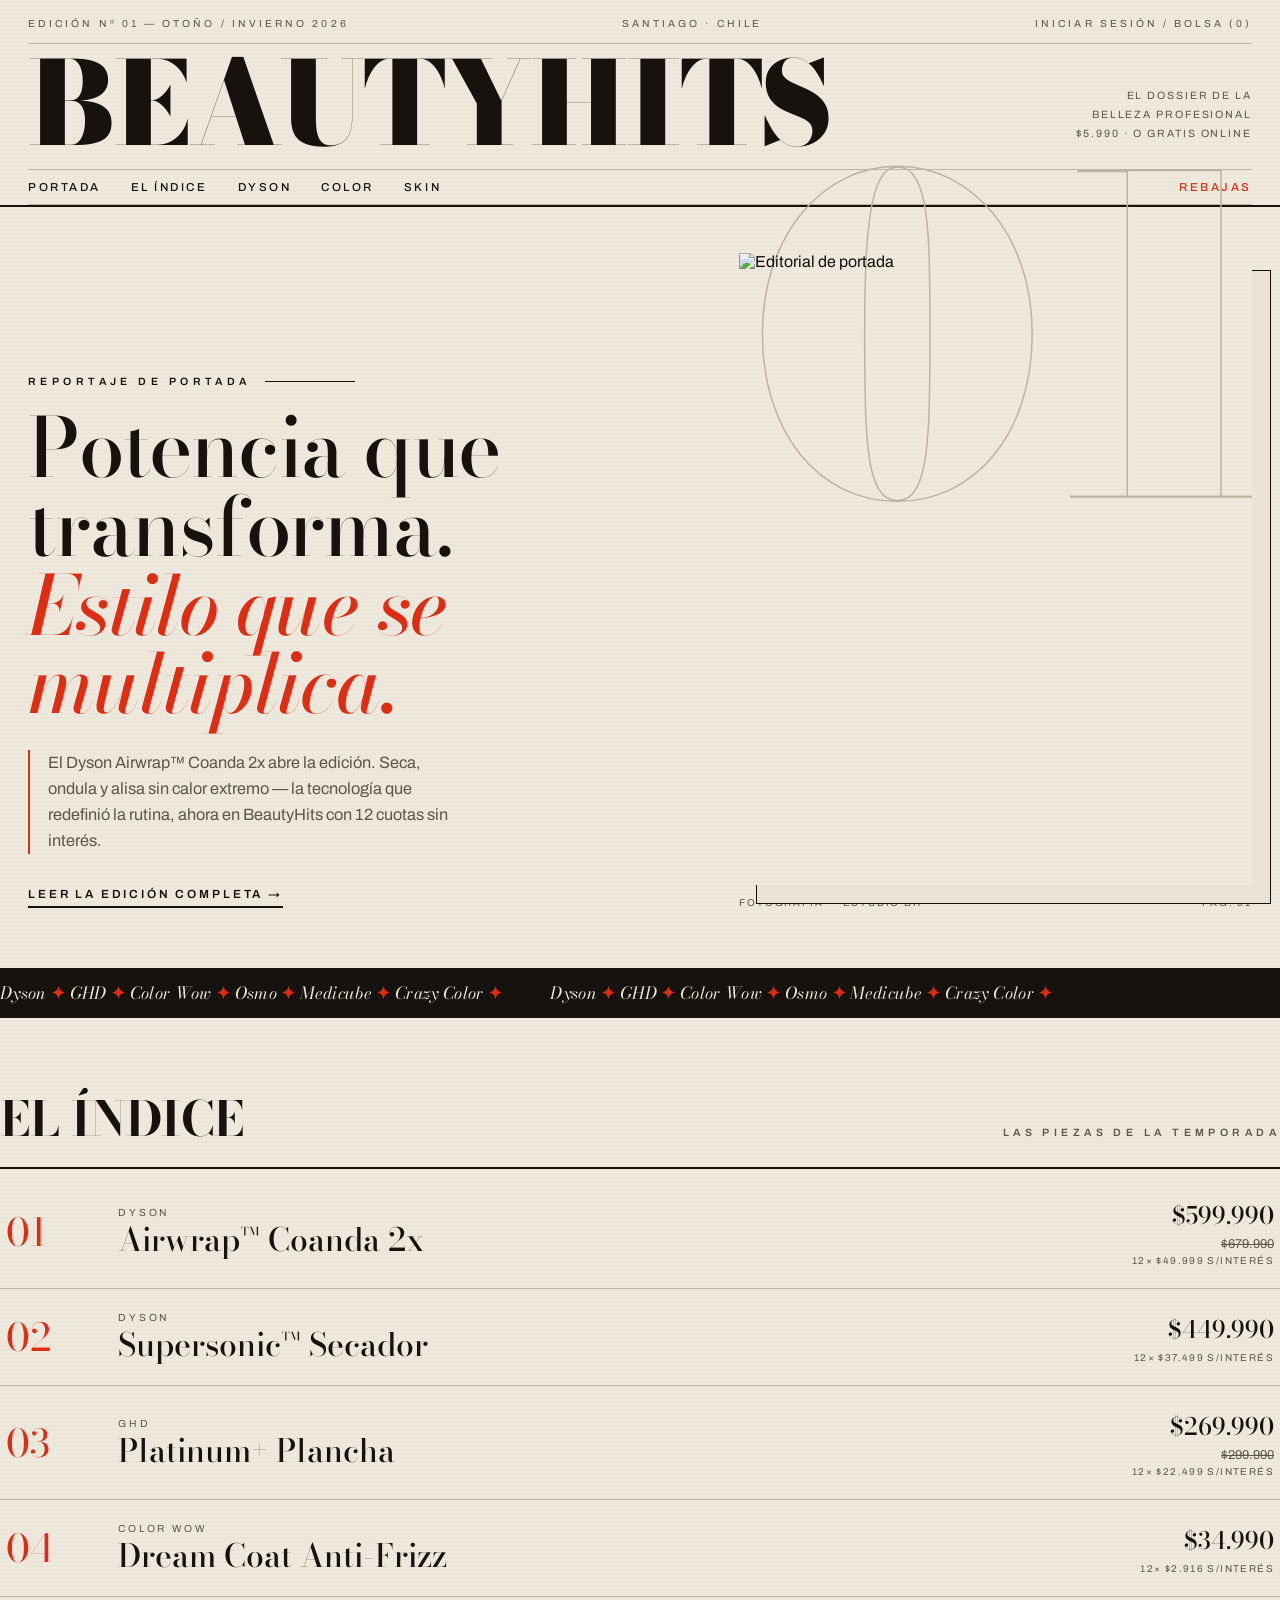
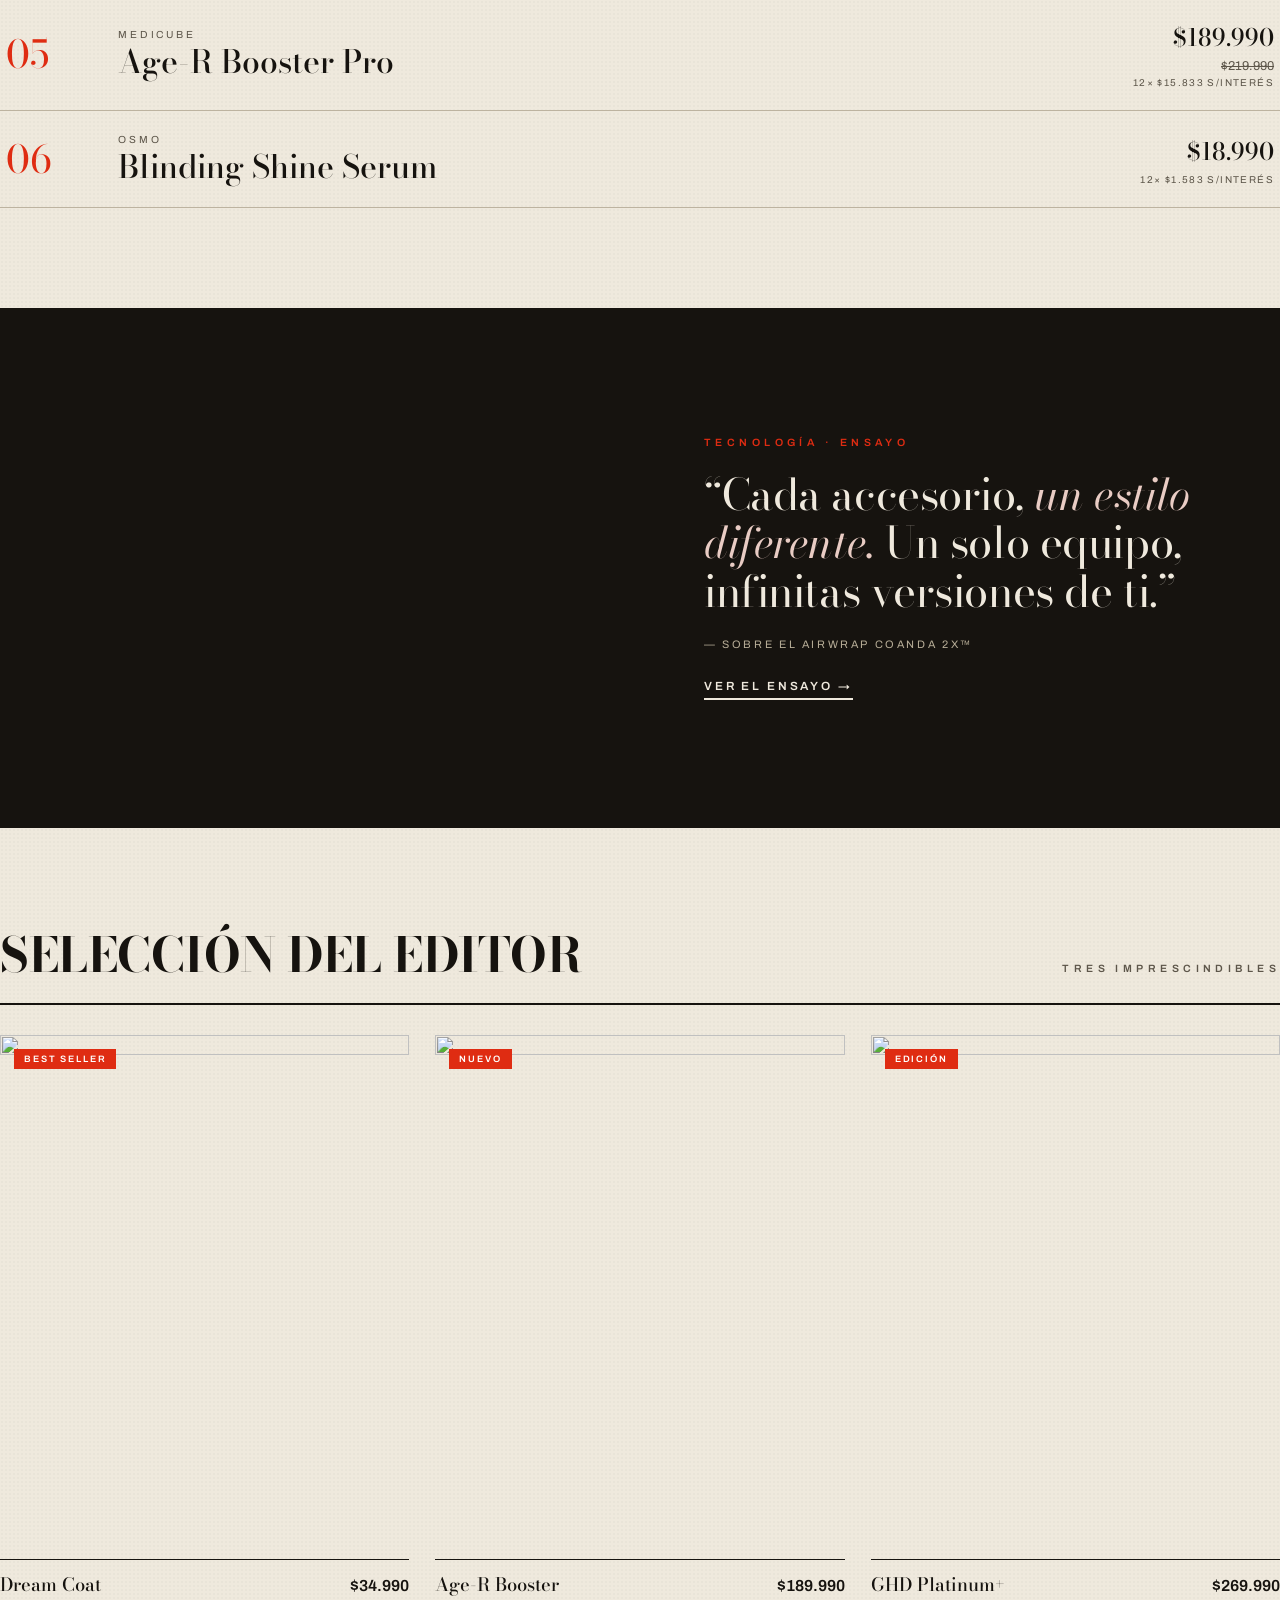
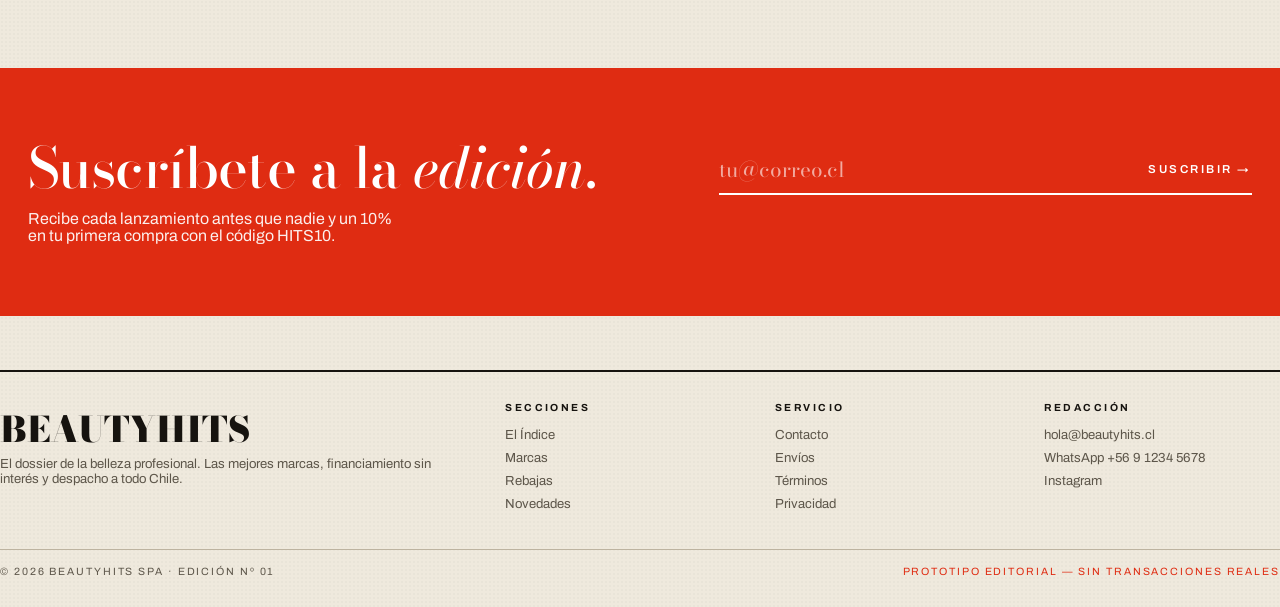
==== variants/b.html @ b8617283 "Add variant switcher + 2 bold new homepage directions (Editorial, Noir Chrome) - index.html is now a" ====
<!DOCTYPE html>
<!-- PROTOTYPE — BeautyHits · Variant B "Editorial" (throwaway). Fashion-magazine direction. -->
<html lang="es">
<head>
<meta charset="UTF-8" />
<meta name="viewport" content="width=device-width, initial-scale=1.0" />
<title>BeautyHits — Edición 01</title>
<link rel="preconnect" href="https://fonts.googleapis.com" />
<link rel="preconnect" href="https://fonts.gstatic.com" crossorigin />
<link href="https://fonts.googleapis.com/css2?family=Bodoni+Moda:ital,opsz,wght@0,6..96,400;0,6..96,500;0,6..96,700;0,6..96,900;1,6..96,400;1,6..96,500&family=Archivo:wght@300;400;500;600&display=swap" rel="stylesheet" />
<style>
:root{
  --paper:#efe9dd; --paper-2:#e6dfd0; --ink:#16130f; --ink-2:#5d564a;
  --red:#df2c12; --rule:#bdb3a0; --maxw:1340px;
}
*{margin:0;padding:0;box-sizing:border-box}
html{scroll-behavior:smooth}
body{background:var(--paper);color:var(--ink);font-family:'Archivo',sans-serif;-webkit-font-smoothing:antialiased;
  background-image:radial-gradient(rgba(0,0,0,.025) 1px,transparent 1px);background-size:4px 4px;overflow-x:hidden}
.serif{font-family:'Bodoni Moda',serif}
a{color:inherit;text-decoration:none}
img{display:block;max-width:100%}
.wrap{max-width:var(--maxw);margin:0 auto;padding:0 28px}
.kicker{font-size:.66rem;letter-spacing:.42em;text-transform:uppercase;font-weight:600}

/* Masthead */
.masthead{border-bottom:2px solid var(--ink);padding-top:18px}
.masthead__top{display:flex;justify-content:space-between;align-items:center;font-size:.64rem;letter-spacing:.3em;
  text-transform:uppercase;color:var(--ink-2);padding-bottom:14px;border-bottom:1px solid var(--rule)}
.masthead__top a:hover{color:var(--red)}
.masthead__title{display:flex;align-items:flex-end;justify-content:space-between;padding:10px 0 16px;gap:20px}
.masthead__title h1{font-family:'Bodoni Moda',serif;font-weight:900;font-size:clamp(2.4rem,9vw,7.4rem);line-height:.86;
  letter-spacing:-.02em;text-transform:uppercase}
.masthead__meta{text-align:right;font-size:.66rem;letter-spacing:.18em;text-transform:uppercase;color:var(--ink-2);
  padding-bottom:10px;line-height:1.8;white-space:nowrap}
.masthead__nav{display:flex;gap:30px;border-top:1px solid var(--rule);border-bottom:1px solid var(--rule);
  padding:11px 0;font-size:.72rem;letter-spacing:.22em;text-transform:uppercase;font-weight:500}
.masthead__nav a{position:relative}
.masthead__nav a:hover{color:var(--red)}
.masthead__nav .sep{margin-left:auto;color:var(--red)}

/* Hero — asymmetric editorial */
.hero{position:relative;padding:46px 0 30px}
.hero__grid{display:grid;grid-template-columns:1.15fr .85fr;gap:18px;align-items:end}
.hero__ghostnum{position:absolute;top:-20px;right:-10px;font-family:'Bodoni Moda',serif;font-weight:900;
  font-size:clamp(10rem,34vw,30rem);line-height:.7;color:transparent;-webkit-text-stroke:1.5px var(--rule);
  z-index:0;pointer-events:none;user-select:none}
.hero__left{position:relative;z-index:2}
.hero__eyebrow{display:flex;align-items:center;gap:14px;margin-bottom:22px}
.hero__eyebrow::after{content:"";height:1px;width:90px;background:var(--ink)}
.hero h2{font-family:'Bodoni Moda',serif;font-weight:500;font-size:clamp(2.6rem,6.4vw,5.6rem);line-height:.96;
  letter-spacing:-.015em;margin-bottom:6px}
.hero h2 em{font-style:italic;color:var(--red)}
.hero__lead{max-width:430px;margin:26px 0 30px;color:var(--ink-2);font-size:1.02rem;line-height:1.6;
  border-left:2px solid var(--red);padding-left:18px}
.hero__cta{display:inline-flex;align-items:center;gap:14px;font-size:.74rem;letter-spacing:.24em;text-transform:uppercase;
  font-weight:600;border-bottom:2px solid var(--ink);padding-bottom:6px;transition:.25s}
.hero__cta:hover{color:var(--red);border-color:var(--red);gap:22px}
.hero__right{position:relative;z-index:2}
.hero__img{aspect-ratio:3/3.7;object-fit:cover;width:100%;filter:contrast(1.04) saturate(.92);
  box-shadow:18px 18px 0 var(--paper-2),18px 18px 0 1px var(--ink)}
.hero__caption{margin-top:12px;font-size:.62rem;letter-spacing:.18em;text-transform:uppercase;color:var(--ink-2);
  display:flex;justify-content:space-between}

/* Marquee strip */
.strip{border-top:1px solid var(--ink);border-bottom:1px solid var(--ink);margin-top:30px;overflow:hidden;
  background:var(--ink);color:var(--paper)}
.strip__track{display:flex;gap:48px;width:max-content;animation:roll 28s linear infinite;padding:11px 0}
.strip__track span{font-family:'Bodoni Moda',serif;font-style:italic;font-size:1.05rem;white-space:nowrap;letter-spacing:.02em}
.strip__track b{color:var(--red);font-style:normal;font-weight:900}
@keyframes roll{to{transform:translateX(-50%)}}

/* The Index — numbered product list */
.index{padding:64px 0 30px}
.section-head{display:flex;align-items:baseline;justify-content:space-between;border-bottom:2px solid var(--ink);
  padding-bottom:12px;margin-bottom:6px}
.section-head h3{font-family:'Bodoni Moda',serif;font-weight:700;font-size:clamp(1.8rem,4vw,3rem);text-transform:uppercase;letter-spacing:-.01em}
.section-head .kicker{color:var(--ink-2)}
.entry{display:grid;grid-template-columns:88px 1fr auto;gap:24px;align-items:center;padding:22px 6px;
  border-bottom:1px solid var(--rule);position:relative;transition:.3s;cursor:pointer}
.entry:hover{background:var(--ink);color:var(--paper);padding-left:24px;padding-right:24px}
.entry:hover .entry__price{color:var(--paper)}
.entry:hover .entry__brand{color:#c9bfa9}
.entry__no{font-family:'Bodoni Moda',serif;font-weight:400;font-size:2.4rem;line-height:1;color:var(--red)}
.entry__brand{font-size:.64rem;letter-spacing:.28em;text-transform:uppercase;color:var(--ink-2);margin-bottom:5px}
.entry__name{font-family:'Bodoni Moda',serif;font-weight:500;font-size:clamp(1.3rem,2.6vw,2rem);line-height:1.05}
.entry__name em{font-style:italic}
.entry__price{text-align:right;white-space:nowrap}
.entry__price b{font-family:'Bodoni Moda',serif;font-weight:500;font-size:1.5rem;display:block}
.entry__price s{font-size:.8rem;color:var(--ink-2)}
.entry__price small{display:block;font-size:.62rem;letter-spacing:.14em;text-transform:uppercase;color:var(--ink-2);margin-top:4px}
/* floating preview image on hover */
.entry__peek{position:absolute;right:230px;top:50%;width:150px;aspect-ratio:3/4;object-fit:cover;
  transform:translateY(-50%) rotate(-4deg) scale(.7);opacity:0;pointer-events:none;z-index:5;
  box-shadow:0 20px 50px rgba(0,0,0,.4);transition:.35s cubic-bezier(.2,.9,.3,1)}
.entry:hover .entry__peek{opacity:1;transform:translateY(-50%) rotate(-4deg) scale(1)}

/* Feature spread */
.spread{margin:70px 0;display:grid;grid-template-columns:1fr 1fr;background:var(--ink);color:var(--paper)}
.spread__img{background-size:cover;background-position:center;min-height:520px;filter:grayscale(.15)}
.spread__body{padding:clamp(36px,5vw,76px);display:flex;flex-direction:column;justify-content:center}
.spread__body .kicker{color:var(--red)}
.spread__quote{font-family:'Bodoni Moda',serif;font-weight:400;font-size:clamp(1.8rem,3.4vw,3rem);line-height:1.12;margin:22px 0;letter-spacing:-.01em}
.spread__quote em{font-style:italic;color:#e9ccc4}
.spread__by{font-size:.68rem;letter-spacing:.24em;text-transform:uppercase;color:#b7ad97}
.spread__body .hero__cta{color:var(--paper);border-color:var(--paper);margin-top:30px;align-self:flex-start}
.spread__body .hero__cta:hover{color:var(--red);border-color:var(--red)}

/* Editorial gallery (3 picks) */
.picks{padding:20px 0 40px}
.picks__grid{display:grid;grid-template-columns:repeat(3,1fr);gap:26px;margin-top:30px}
.pick{position:relative}
.pick__tag{position:absolute;top:14px;left:14px;background:var(--red);color:#fff;font-size:.58rem;letter-spacing:.2em;
  text-transform:uppercase;font-weight:600;padding:5px 10px}
.pick img{aspect-ratio:4/5;object-fit:cover;width:100%}
.pick__cap{display:flex;justify-content:space-between;align-items:baseline;border-top:1px solid var(--ink);padding-top:10px;margin-top:12px}
.pick__cap h4{font-family:'Bodoni Moda',serif;font-weight:500;font-size:1.15rem}
.pick__cap span{font-weight:600}

/* Subscribe */
.subscribe{background:var(--red);color:#fff;padding:72px 0;margin-top:30px}
.subscribe__in{display:grid;grid-template-columns:1.1fr .9fr;gap:40px;align-items:center}
.subscribe h3{font-family:'Bodoni Moda',serif;font-weight:500;font-size:clamp(2rem,4.4vw,3.6rem);line-height:1;letter-spacing:-.01em}
.subscribe h3 em{font-style:italic}
.subscribe p{margin-top:14px;max-width:380px;opacity:.92}
.subscribe form{display:flex;border-bottom:2px solid #fff;padding-bottom:8px}
.subscribe input{flex:1;background:transparent;border:none;color:#fff;font-family:'Bodoni Moda',serif;font-size:1.3rem;outline:none}
.subscribe input::placeholder{color:rgba(255,255,255,.6)}
.subscribe button{background:none;border:none;color:#fff;font-size:.72rem;letter-spacing:.22em;text-transform:uppercase;
  font-weight:600;cursor:pointer;font-family:'Archivo'}
.subscribe__msg{margin-top:14px;font-family:'Bodoni Moda';font-style:italic;min-height:22px}

/* Colophon */
.colophon{padding:54px 0 30px}
.colophon__grid{display:grid;grid-template-columns:2fr 1fr 1fr 1fr;gap:34px;border-top:2px solid var(--ink);padding-top:30px}
.colophon h5{font-family:'Bodoni Moda',serif;font-weight:900;font-size:2.2rem;text-transform:uppercase;letter-spacing:-.01em}
.colophon p,.colophon a{display:block;color:var(--ink-2);font-size:.82rem;margin-bottom:8px}
.colophon a:hover{color:var(--red)}
.colophon h6{font-size:.64rem;letter-spacing:.24em;text-transform:uppercase;margin-bottom:14px;color:var(--ink)}
.colophon__foot{display:flex;justify-content:space-between;border-top:1px solid var(--rule);margin-top:30px;padding-top:16px;
  font-size:.66rem;letter-spacing:.18em;text-transform:uppercase;color:var(--ink-2);flex-wrap:wrap;gap:8px}
.colophon__foot .proto{color:var(--red)}

@media(max-width:900px){
  .hero__grid,.spread,.subscribe__in,.colophon__grid{grid-template-columns:1fr}
  .picks__grid{grid-template-columns:1fr}
  .masthead__title{flex-direction:column;align-items:flex-start}
  .masthead__meta{text-align:left}
  .entry__peek{display:none}
  .entry{grid-template-columns:54px 1fr;gap:14px}
  .entry__price{grid-column:2;text-align:left;margin-top:6px}
  .masthead__nav{gap:18px;flex-wrap:wrap}
  .spread__img{min-height:300px}
}
</style>
</head>
<body>

<header class="masthead">
  <div class="wrap">
    <div class="masthead__top">
      <span>Edición Nº 01 — Otoño / Invierno 2026</span>
      <span class="hide-s">Santiago · Chile</span>
      <a href="#">Iniciar sesión / Bolsa (0)</a>
    </div>
    <div class="masthead__title">
      <h1>BeautyHits</h1>
      <div class="masthead__meta">El dossier de la<br/>belleza profesional<br/>$5.990 · O GRATIS ONLINE</div>
    </div>
    <nav class="masthead__nav">
      <a href="#">Portada</a><a href="#">El Índice</a><a href="#">Dyson</a><a href="#">Color</a><a href="#">Skin</a>
      <a href="#" class="sep">Rebajas</a>
    </nav>
  </div>
</header>

<section class="hero">
  <div class="wrap hero__grid">
    <div class="hero__ghostnum serif">01</div>
    <div class="hero__left">
      <div class="hero__eyebrow"><span class="kicker">Reportaje de portada</span></div>
      <h2 class="serif">Potencia que<br/>transforma.<br/><em>Estilo que se multiplica.</em></h2>
      <p class="hero__lead">El Dyson Airwrap™ Coanda 2x abre la edición. Seca, ondula y alisa sin calor extremo — la tecnología que redefinió la rutina, ahora en BeautyHits con 12 cuotas sin interés.</p>
      <a href="#index" class="hero__cta">Leer la edición completa →</a>
    </div>
    <div class="hero__right">
      <img class="hero__img" src="https://images.unsplash.com/photo-1522338242992-e1a54906a8da?auto=format&fit=crop&w=900&q=80" alt="Editorial de portada"/>
      <div class="hero__caption"><span>Fotografía — Estudio BH</span><span>Pág. 01</span></div>
    </div>
  </div>
</section>

<div class="strip">
  <div class="strip__track">
    <span>Dyson <b>✦</b> GHD <b>✦</b> Color Wow <b>✦</b> Osmo <b>✦</b> Medicube <b>✦</b> Crazy Color <b>✦</b></span>
    <span>Dyson <b>✦</b> GHD <b>✦</b> Color Wow <b>✦</b> Osmo <b>✦</b> Medicube <b>✦</b> Crazy Color <b>✦</b></span>
  </div>
</div>

<section class="index wrap" id="index">
  <div class="section-head">
    <h3 class="serif">El Índice</h3>
    <span class="kicker">Las piezas de la temporada</span>
  </div>
  <div id="entries"></div>
</section>

<section class="spread">
  <div class="spread__img" style="background-image:url('https://images.unsplash.com/photo-1633681926022-84c23e8cb2d6?auto=format&fit=crop&w=1000&q=80')"></div>
  <div class="spread__body">
    <span class="kicker">Tecnología · Ensayo</span>
    <p class="spread__quote serif">“Cada accesorio, <em>un estilo diferente.</em> Un solo equipo, infinitas versiones de ti.”</p>
    <span class="spread__by">— Sobre el Airwrap Coanda 2x™</span>
    <a href="#" class="hero__cta">Ver el ensayo →</a>
  </div>
</section>

<section class="picks wrap">
  <div class="section-head">
    <h3 class="serif">Selección del editor</h3>
    <span class="kicker">Tres imprescindibles</span>
  </div>
  <div class="picks__grid">
    <article class="pick"><span class="pick__tag">Best seller</span><img src="https://images.unsplash.com/photo-1571781926291-c477ebfd024b?auto=format&fit=crop&w=600&q=80" alt=""/><div class="pick__cap"><h4 class="serif">Dream Coat</h4><span>$34.990</span></div></article>
    <article class="pick"><span class="pick__tag">Nuevo</span><img src="https://images.unsplash.com/photo-1596462502278-27bfdc403348?auto=format&fit=crop&w=600&q=80" alt=""/><div class="pick__cap"><h4 class="serif">Age-R Booster</h4><span>$189.990</span></div></article>
    <article class="pick"><span class="pick__tag">Edición</span><img src="https://images.unsplash.com/photo-1620331317314-7c5f4e2e93b2?auto=format&fit=crop&w=600&q=80" alt=""/><div class="pick__cap"><h4 class="serif">GHD Platinum+</h4><span>$269.990</span></div></article>
  </div>
</section>

<section class="subscribe">
  <div class="wrap subscribe__in">
    <div>
      <h3 class="serif">Suscríbete a la <em>edición</em>.</h3>
      <p>Recibe cada lanzamiento antes que nadie y un 10% en tu primera compra con el código HITS10.</p>
    </div>
    <div>
      <form id="subForm"><input type="email" placeholder="tu@correo.cl" required/><button>Suscribir →</button></form>
      <p class="subscribe__msg" id="subMsg"></p>
    </div>
  </div>
</section>

<footer class="colophon wrap">
  <div class="colophon__grid">
    <div>
      <h5 class="serif">BeautyHits</h5>
      <p>El dossier de la belleza profesional. Las mejores marcas, financiamiento sin interés y despacho a todo Chile.</p>
    </div>
    <div><h6>Secciones</h6><a href="#">El Índice</a><a href="#">Marcas</a><a href="#">Rebajas</a><a href="#">Novedades</a></div>
    <div><h6>Servicio</h6><a href="#">Contacto</a><a href="#">Envíos</a><a href="#">Términos</a><a href="#">Privacidad</a></div>
    <div><h6>Redacción</h6><a href="#">hola@beautyhits.cl</a><a href="#">WhatsApp +56 9 1234 5678</a><a href="#">Instagram</a></div>
  </div>
  <div class="colophon__foot">
    <span>© 2026 BeautyHits SpA · Edición Nº 01</span>
    <span class="proto">Prototipo editorial — sin transacciones reales</span>
  </div>
</footer>

<script>
const CLP=n=>'$'+n.toLocaleString('es-CL');
const items=[
 {brand:'Dyson',name:'Airwrap™ Coanda 2x',price:599990,was:679990,img:'https://images.unsplash.com/photo-1522338242992-e1a54906a8da?auto=format&fit=crop&w=400&q=80'},
 {brand:'Dyson',name:'Supersonic™ Secador',price:449990,was:null,img:'https://images.unsplash.com/photo-1599387737838-3a2f0e0a2b5e?auto=format&fit=crop&w=400&q=80'},
 {brand:'GHD',name:'Platinum+ Plancha',price:269990,was:299990,img:'https://images.unsplash.com/photo-1620331317314-7c5f4e2e93b2?auto=format&fit=crop&w=400&q=80'},
 {brand:'Color Wow',name:'Dream Coat Anti-Frizz',price:34990,was:null,img:'https://images.unsplash.com/photo-1571781926291-c477ebfd024b?auto=format&fit=crop&w=400&q=80'},
 {brand:'Medicube',name:'Age-R Booster Pro',price:189990,was:219990,img:'https://images.unsplash.com/photo-1596462502278-27bfdc403348?auto=format&fit=crop&w=400&q=80'},
 {brand:'Osmo',name:'Blinding Shine Serum',price:18990,was:null,img:'https://images.unsplash.com/photo-1608248543803-ba4f8c70ae0b?auto=format&fit=crop&w=400&q=80'},
];
document.getElementById('entries').innerHTML=items.map((p,i)=>`
 <article class="entry">
   <span class="entry__no serif">${String(i+1).padStart(2,'0')}</span>
   <div><p class="entry__brand">${p.brand}</p><h4 class="entry__name serif">${p.name}</h4></div>
   <div class="entry__price"><b>${CLP(p.price)}</b>${p.was?`<s>${CLP(p.was)}</s>`:''}<small>12× ${CLP(Math.round(p.price/12))} s/interés</small></div>
   <img class="entry__peek" src="${p.img}" alt=""/>
 </article>`).join('');
document.getElementById('subForm').addEventListener('submit',e=>{e.preventDefault();document.getElementById('subMsg').textContent='Gracias — revisa tu correo para el código HITS10.';e.target.reset();});
</script>
</body>
</html>
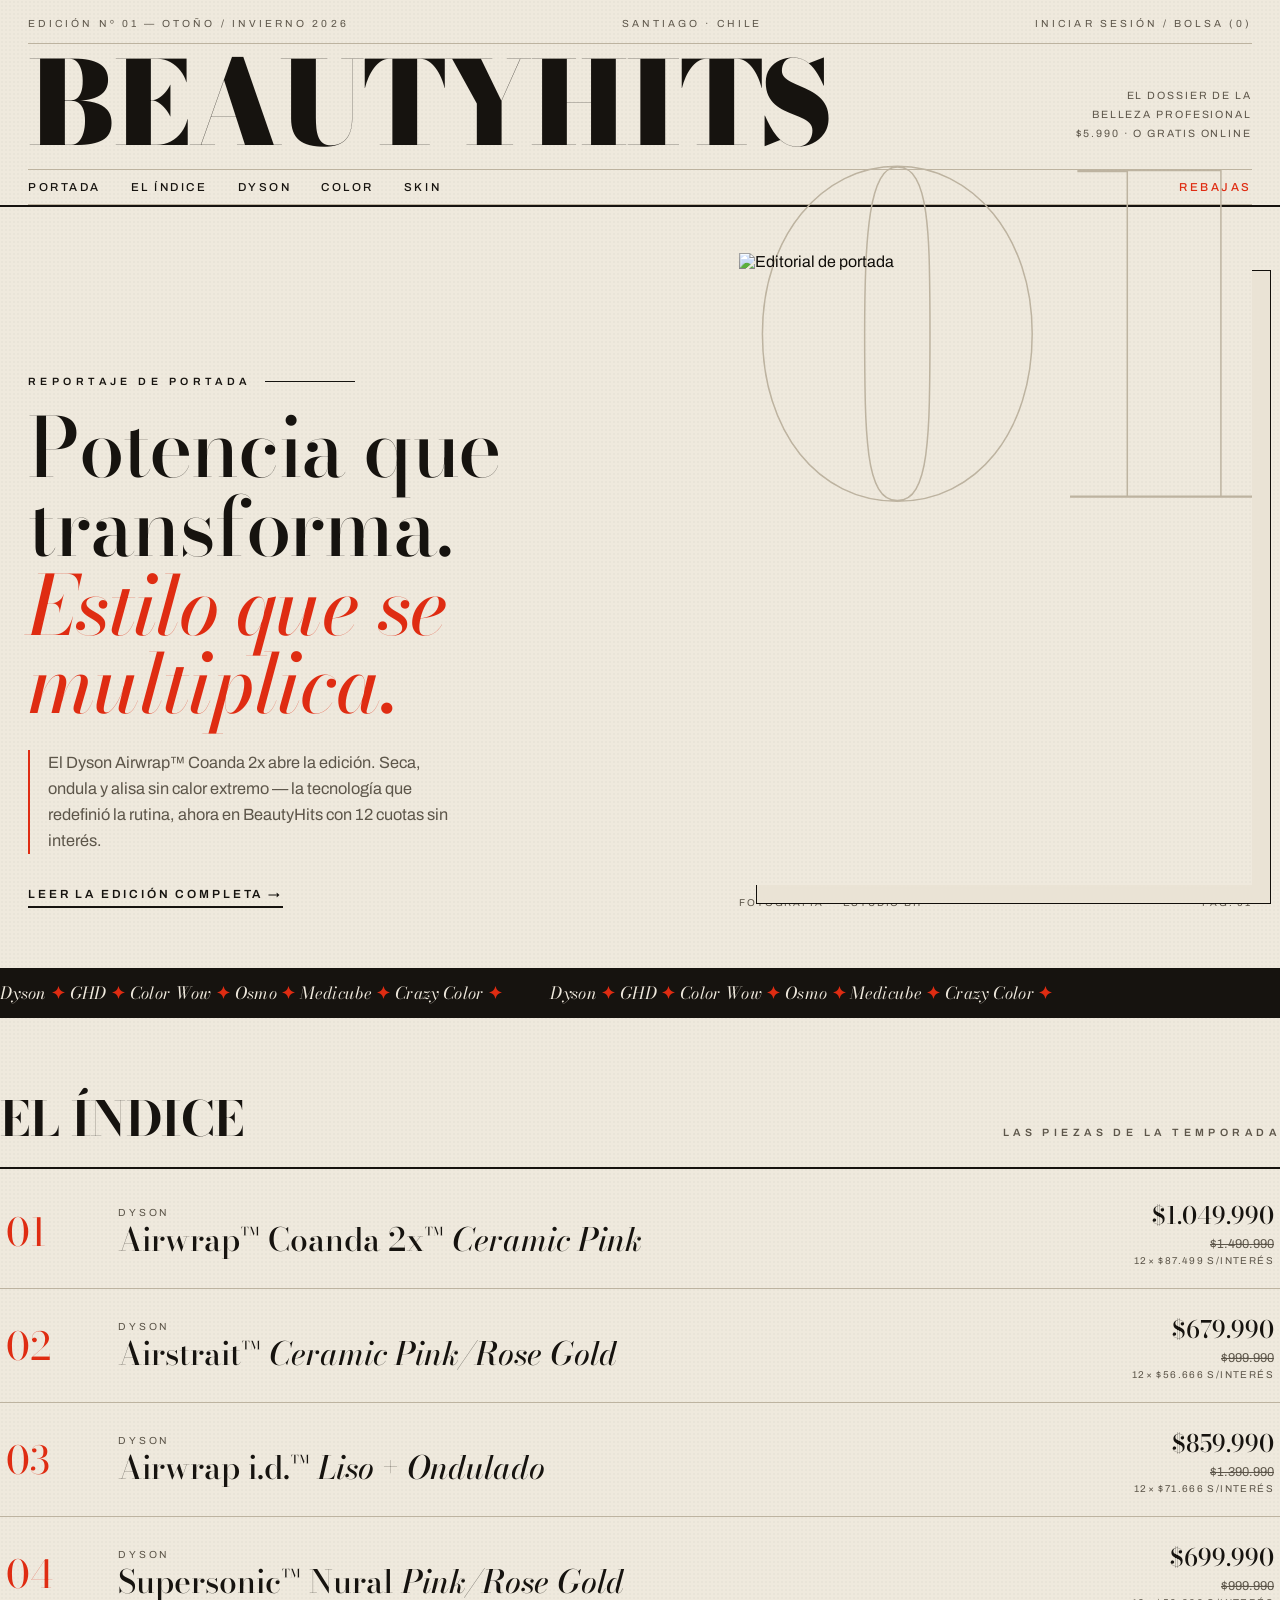
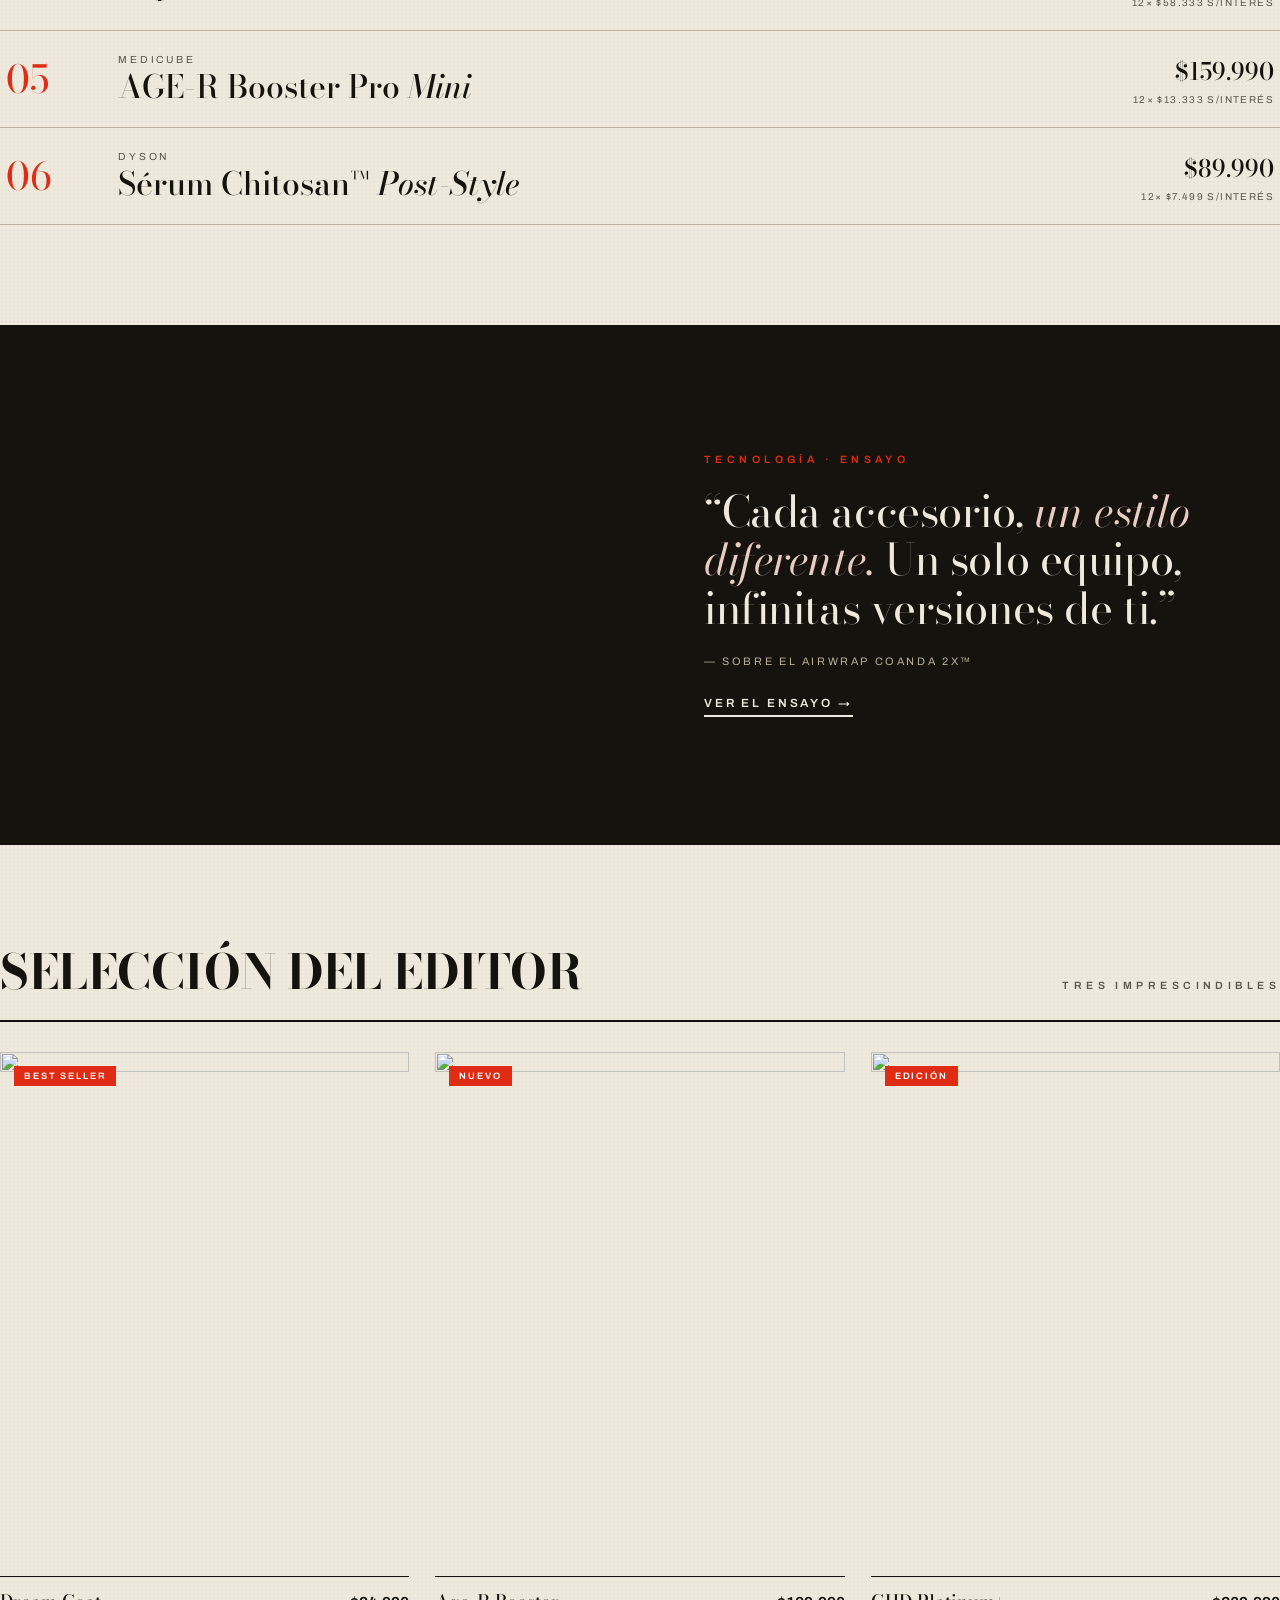
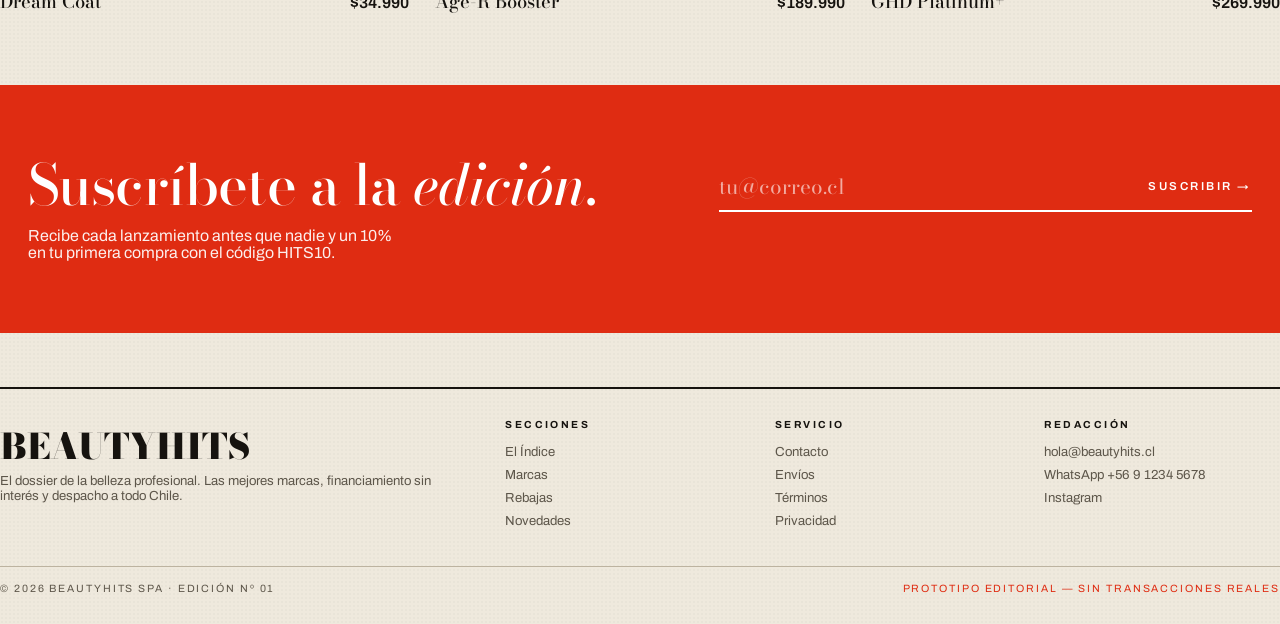
==== commit 9d55bbd9: "Sync all variants' product catalog with the real lpb.cl inventory Replaced placeholder products/pric" ====
--- a/variants/b.html
+++ b/variants/b.html
@@ -259,12 +259,12 @@
 <script>
 const CLP=n=>'$'+n.toLocaleString('es-CL');
 const items=[
- {brand:'Dyson',name:'Airwrap™ Coanda 2x',price:599990,was:679990,img:'https://images.unsplash.com/photo-1522338242992-e1a54906a8da?auto=format&fit=crop&w=400&q=80'},
- {brand:'Dyson',name:'Supersonic™ Secador',price:449990,was:null,img:'https://images.unsplash.com/photo-1599387737838-3a2f0e0a2b5e?auto=format&fit=crop&w=400&q=80'},
- {brand:'GHD',name:'Platinum+ Plancha',price:269990,was:299990,img:'https://images.unsplash.com/photo-1620331317314-7c5f4e2e93b2?auto=format&fit=crop&w=400&q=80'},
- {brand:'Color Wow',name:'Dream Coat Anti-Frizz',price:34990,was:null,img:'https://images.unsplash.com/photo-1571781926291-c477ebfd024b?auto=format&fit=crop&w=400&q=80'},
- {brand:'Medicube',name:'Age-R Booster Pro',price:189990,was:219990,img:'https://images.unsplash.com/photo-1596462502278-27bfdc403348?auto=format&fit=crop&w=400&q=80'},
- {brand:'Osmo',name:'Blinding Shine Serum',price:18990,was:null,img:'https://images.unsplash.com/photo-1608248543803-ba4f8c70ae0b?auto=format&fit=crop&w=400&q=80'},
+ {brand:'Dyson',name:'Airwrap™ Coanda 2x™ <em>Ceramic Pink</em>',price:1049990,was:1490990,img:'https://images.unsplash.com/photo-1522338242992-e1a54906a8da?auto=format&fit=crop&w=400&q=80'},
+ {brand:'Dyson',name:'Airstrait™ <em>Ceramic Pink/Rose Gold</em>',price:679990,was:999990,img:'https://images.unsplash.com/photo-1633681926022-84c23e8cb2d6?auto=format&fit=crop&w=400&q=80'},
+ {brand:'Dyson',name:'Airwrap i.d.™ <em>Liso + Ondulado</em>',price:859990,was:1390990,img:'https://images.unsplash.com/photo-1620331317314-7c5f4e2e93b2?auto=format&fit=crop&w=400&q=80'},
+ {brand:'Dyson',name:'Supersonic™ Nural <em>Pink/Rose Gold</em>',price:699990,was:999990,img:'https://images.unsplash.com/photo-1599387737838-3a2f0e0a2b5e?auto=format&fit=crop&w=400&q=80'},
+ {brand:'Medicube',name:'AGE-R Booster Pro <em>Mini</em>',price:159990,was:null,img:'https://images.unsplash.com/photo-1596462502278-27bfdc403348?auto=format&fit=crop&w=400&q=80'},
+ {brand:'Dyson',name:'Sérum Chitosan™ <em>Post-Style</em>',price:89990,was:null,img:'https://images.unsplash.com/photo-1608248543803-ba4f8c70ae0b?auto=format&fit=crop&w=400&q=80'},
 ];
 document.getElementById('entries').innerHTML=items.map((p,i)=>`
  <article class="entry">
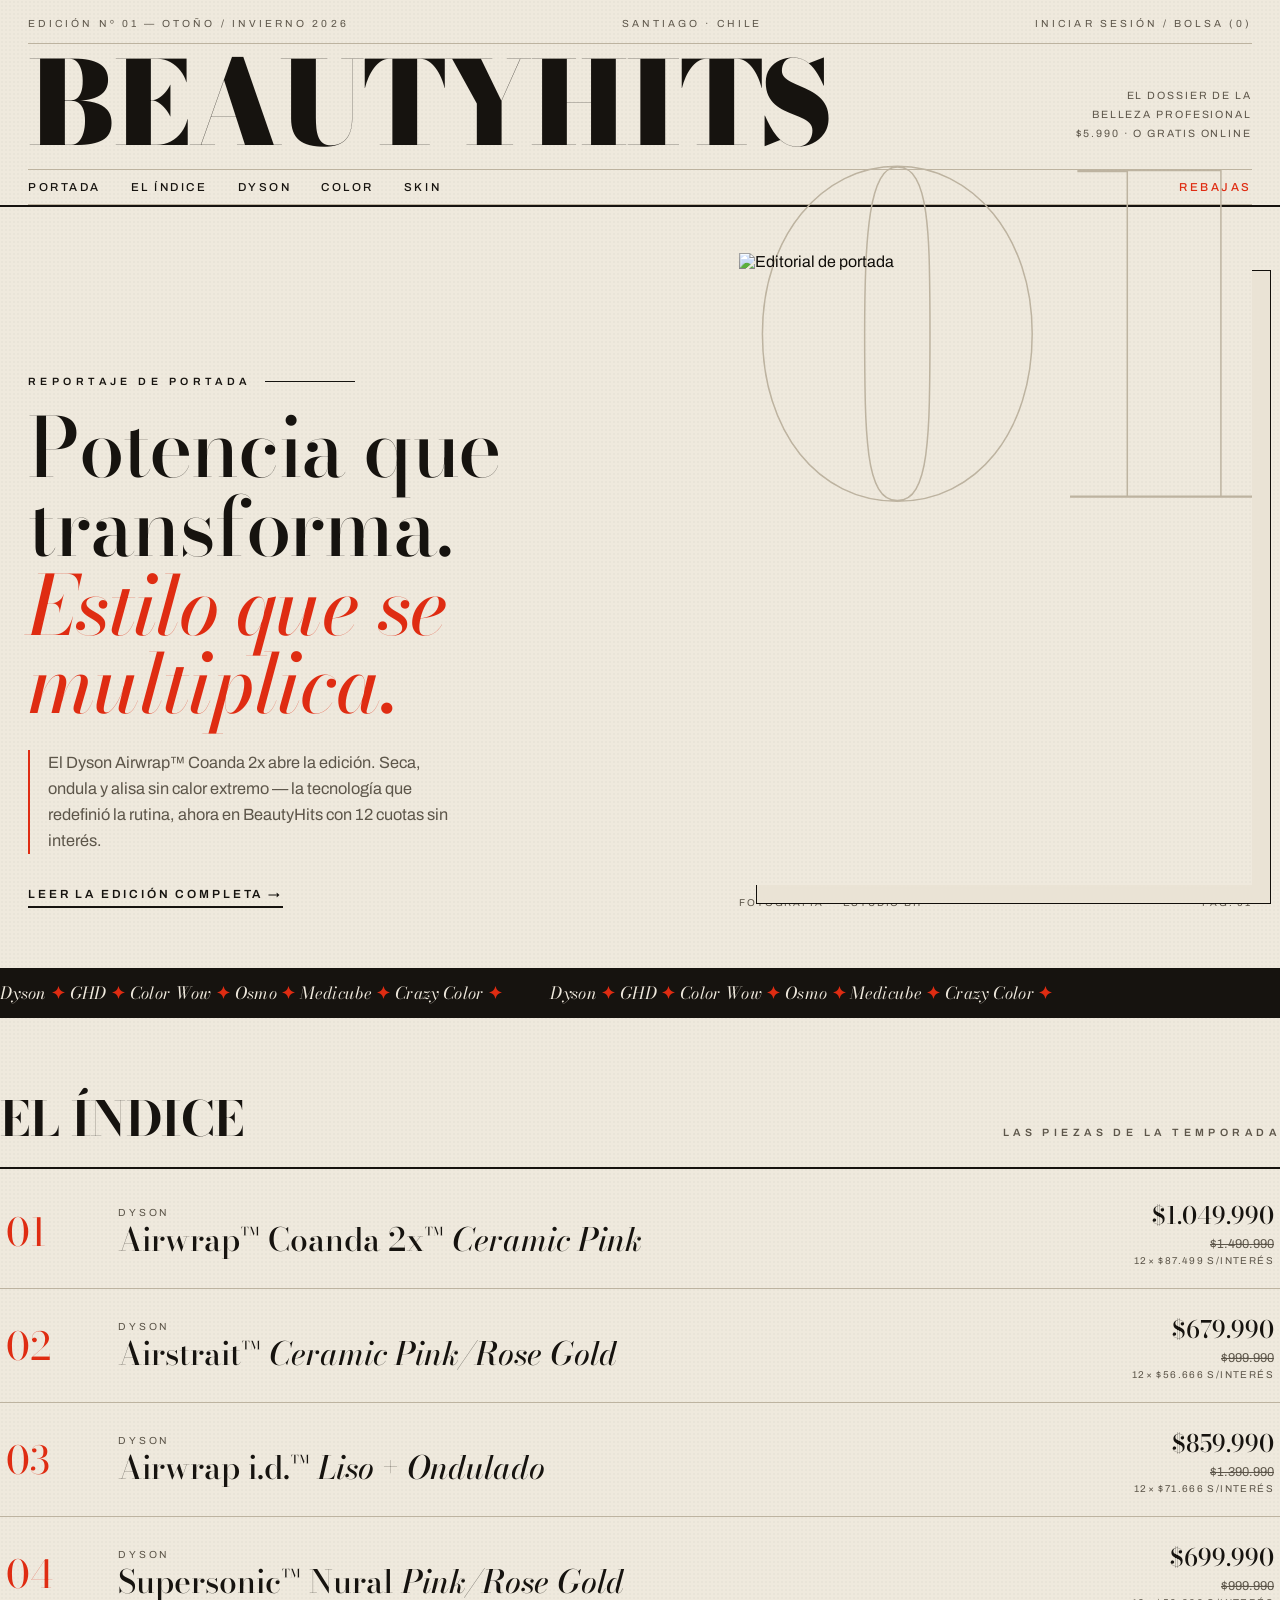
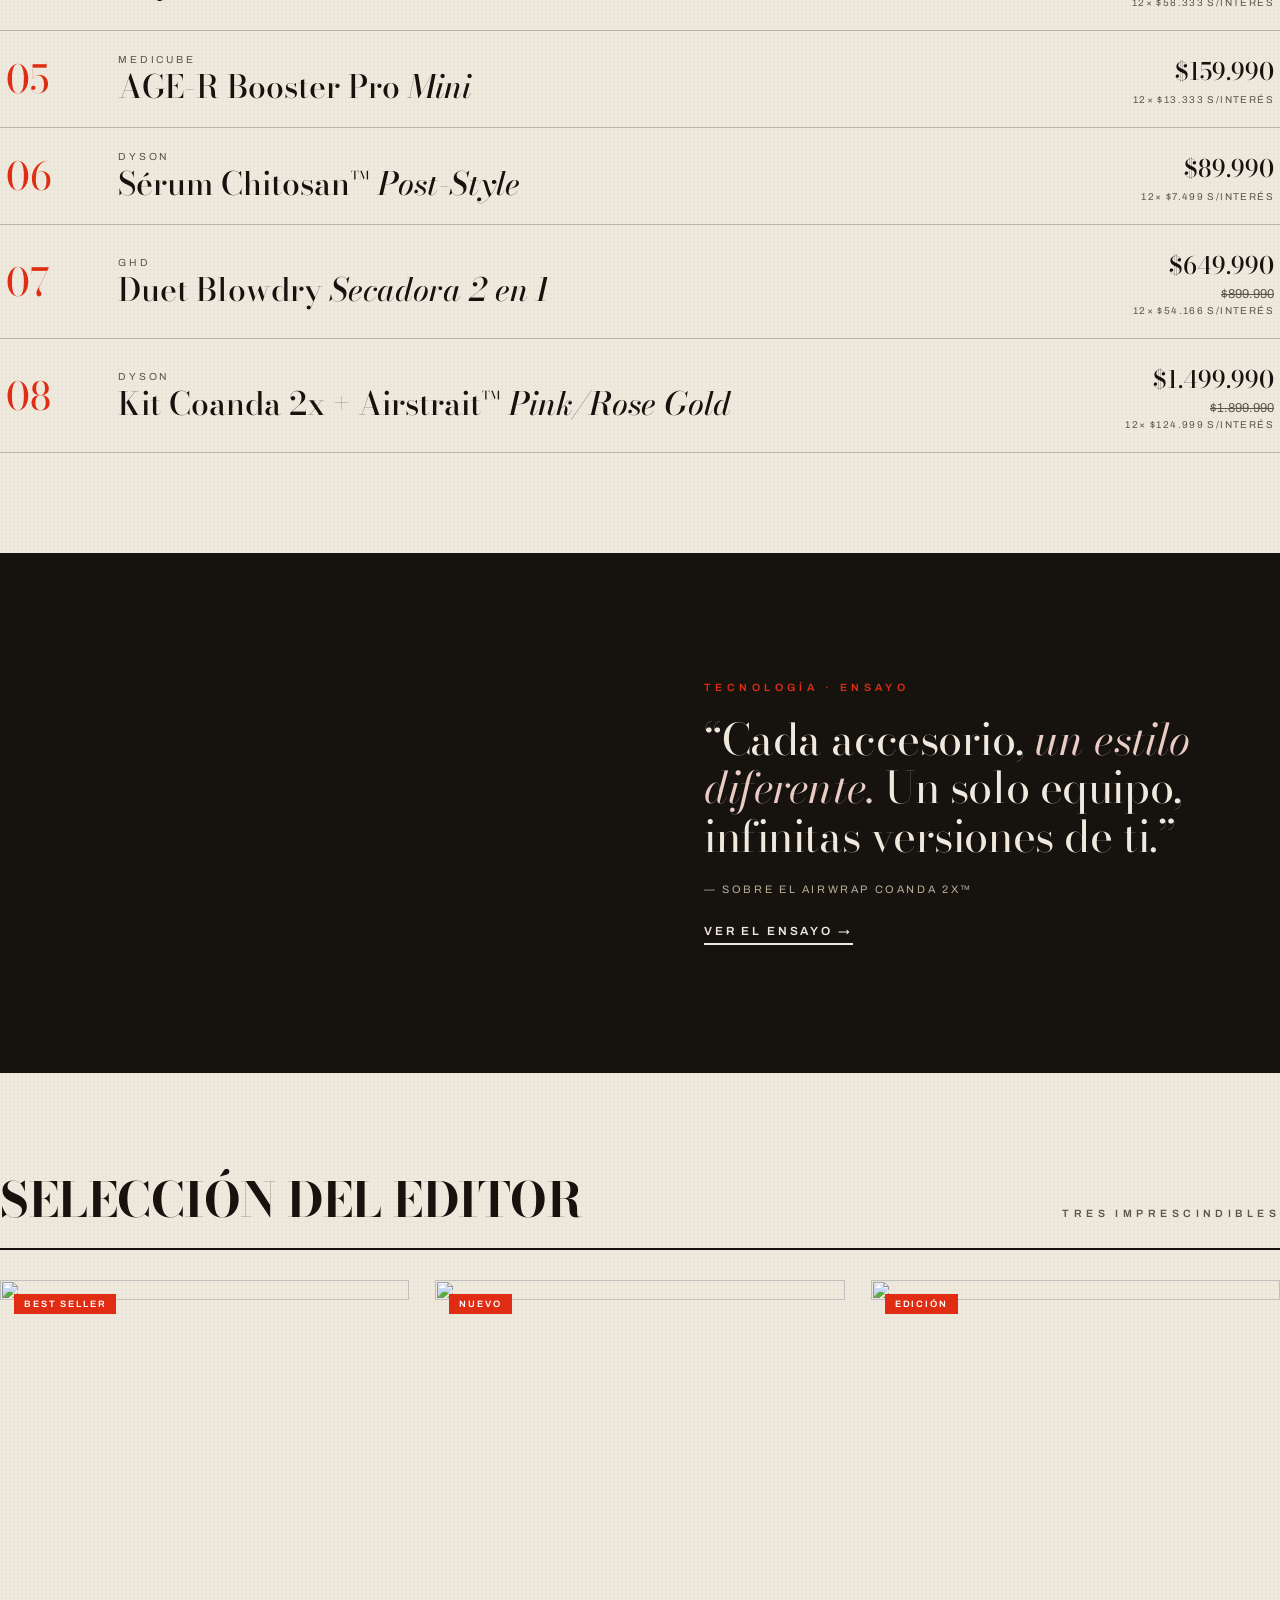
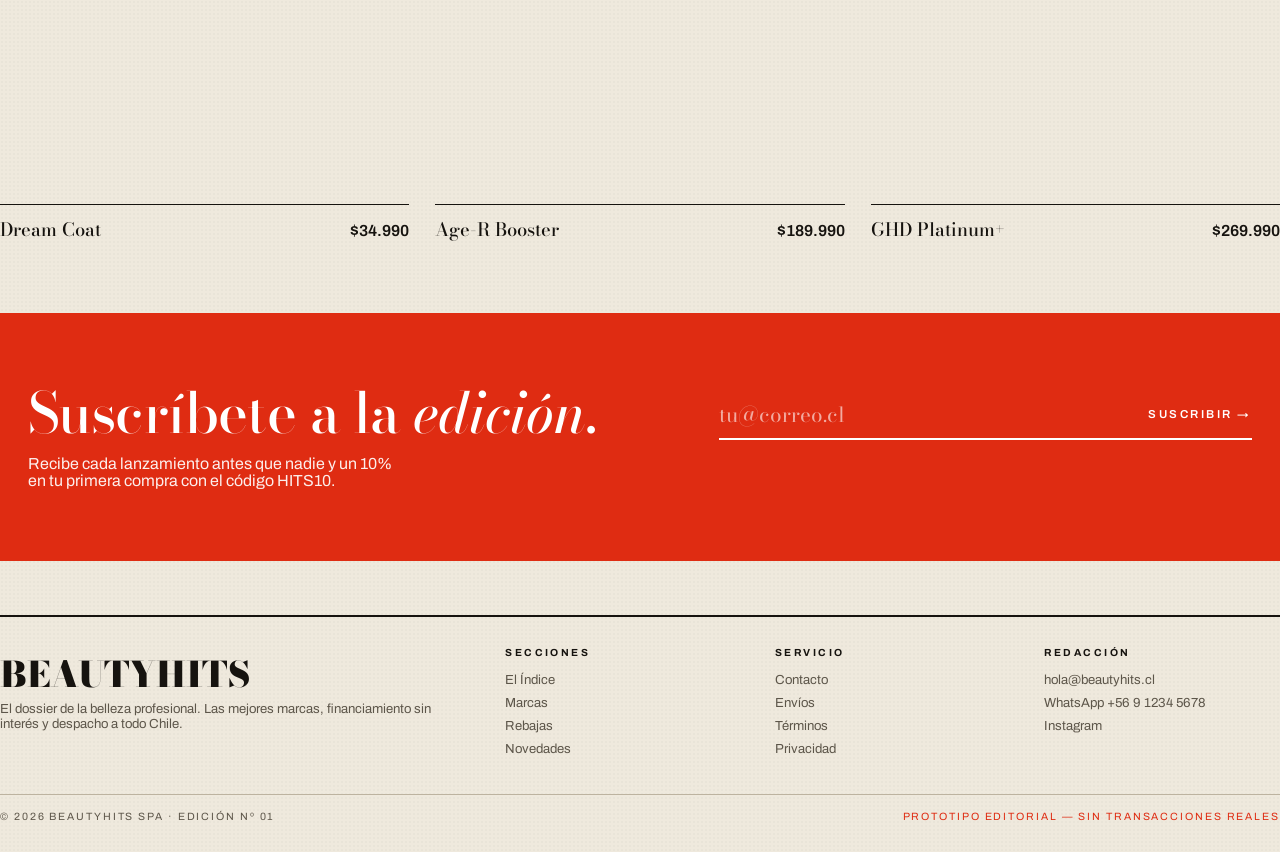
==== commit 7faec3f7: "Expand grids with more real LPB catalog products (+45 entries, 12 new photos) Downloaded 12 more pro" ====
--- a/variants/b.html
+++ b/variants/b.html
@@ -259,12 +259,14 @@
 <script>
 const CLP=n=>'$'+n.toLocaleString('es-CL');
 const items=[
- {brand:'Dyson',name:'Airwrap™ Coanda 2x™ <em>Ceramic Pink</em>',price:1049990,was:1490990,img:'https://images.unsplash.com/photo-1522338242992-e1a54906a8da?auto=format&fit=crop&w=400&q=80'},
- {brand:'Dyson',name:'Airstrait™ <em>Ceramic Pink/Rose Gold</em>',price:679990,was:999990,img:'https://images.unsplash.com/photo-1633681926022-84c23e8cb2d6?auto=format&fit=crop&w=400&q=80'},
- {brand:'Dyson',name:'Airwrap i.d.™ <em>Liso + Ondulado</em>',price:859990,was:1390990,img:'https://images.unsplash.com/photo-1620331317314-7c5f4e2e93b2?auto=format&fit=crop&w=400&q=80'},
- {brand:'Dyson',name:'Supersonic™ Nural <em>Pink/Rose Gold</em>',price:699990,was:999990,img:'https://images.unsplash.com/photo-1599387737838-3a2f0e0a2b5e?auto=format&fit=crop&w=400&q=80'},
- {brand:'Medicube',name:'AGE-R Booster Pro <em>Mini</em>',price:159990,was:null,img:'https://images.unsplash.com/photo-1596462502278-27bfdc403348?auto=format&fit=crop&w=400&q=80'},
- {brand:'Dyson',name:'Sérum Chitosan™ <em>Post-Style</em>',price:89990,was:null,img:'https://images.unsplash.com/photo-1608248543803-ba4f8c70ae0b?auto=format&fit=crop&w=400&q=80'},
+ {brand:'Dyson',name:'Airwrap™ Coanda 2x™ <em>Ceramic Pink</em>',price:1049990,was:1490990,img:'../img/airwrap-pink.jpg'},
+ {brand:'Dyson',name:'Airstrait™ <em>Ceramic Pink/Rose Gold</em>',price:679990,was:999990,img:'../img/airstrait-pink.webp'},
+ {brand:'Dyson',name:'Airwrap i.d.™ <em>Liso + Ondulado</em>',price:859990,was:1390990,img:'../img/airwrap-id.webp'},
+ {brand:'Dyson',name:'Supersonic™ Nural <em>Pink/Rose Gold</em>',price:699990,was:999990,img:'../img/supersonic-nural.webp'},
+ {brand:'Medicube',name:'AGE-R Booster Pro <em>Mini</em>',price:159990,was:null,img:'../img/medicube-mini.webp'},
+ {brand:'Dyson',name:'Sérum Chitosan™ <em>Post-Style</em>',price:89990,was:null,img:'../img/serum-chitosan.webp'},
+ {brand:'GHD',name:'Duet Blowdry <em>Secadora 2 en 1</em>',price:649990,was:899990,img:'../img/ghd-duet.webp'},
+ {brand:'Dyson',name:'Kit Coanda 2x + Airstrait™ <em>Pink/Rose Gold</em>',price:1499990,was:1899990,img:'../img/kit-dyson.webp'},
 ];
 document.getElementById('entries').innerHTML=items.map((p,i)=>`
  <article class="entry">
